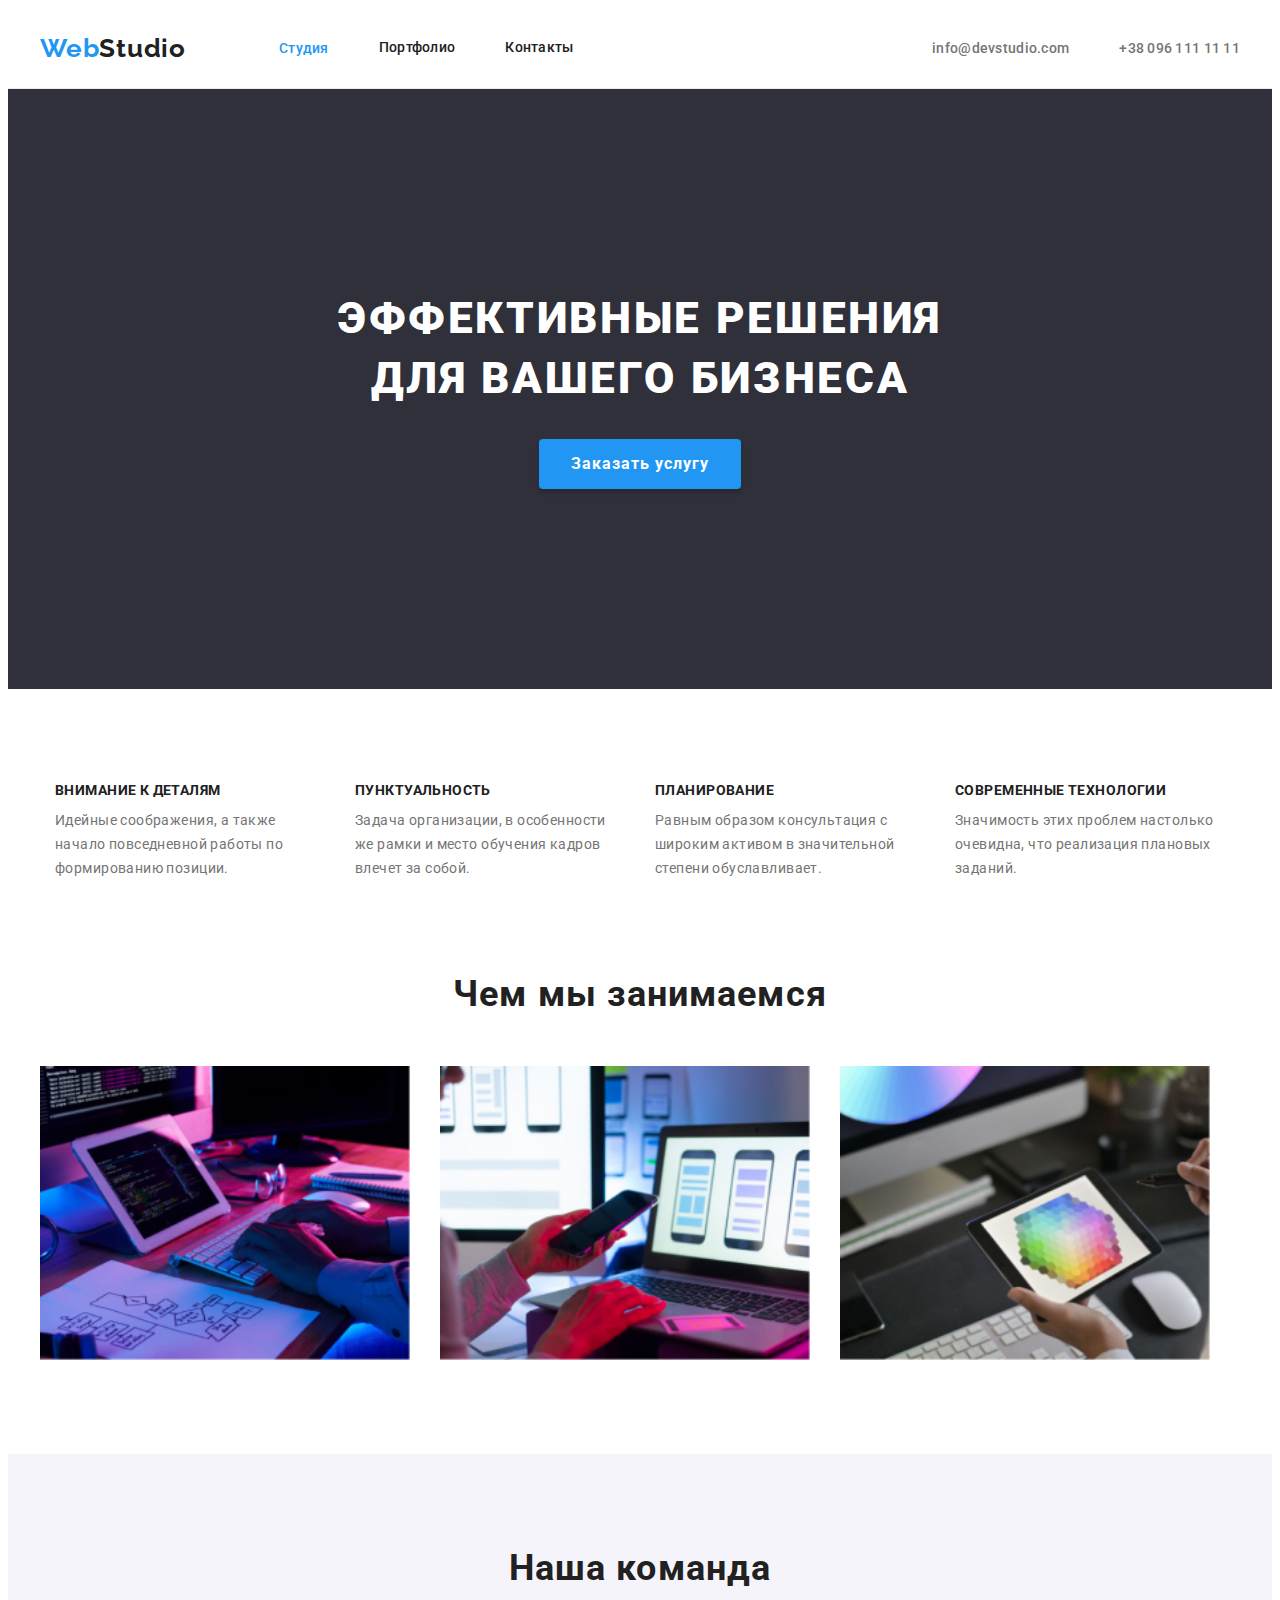
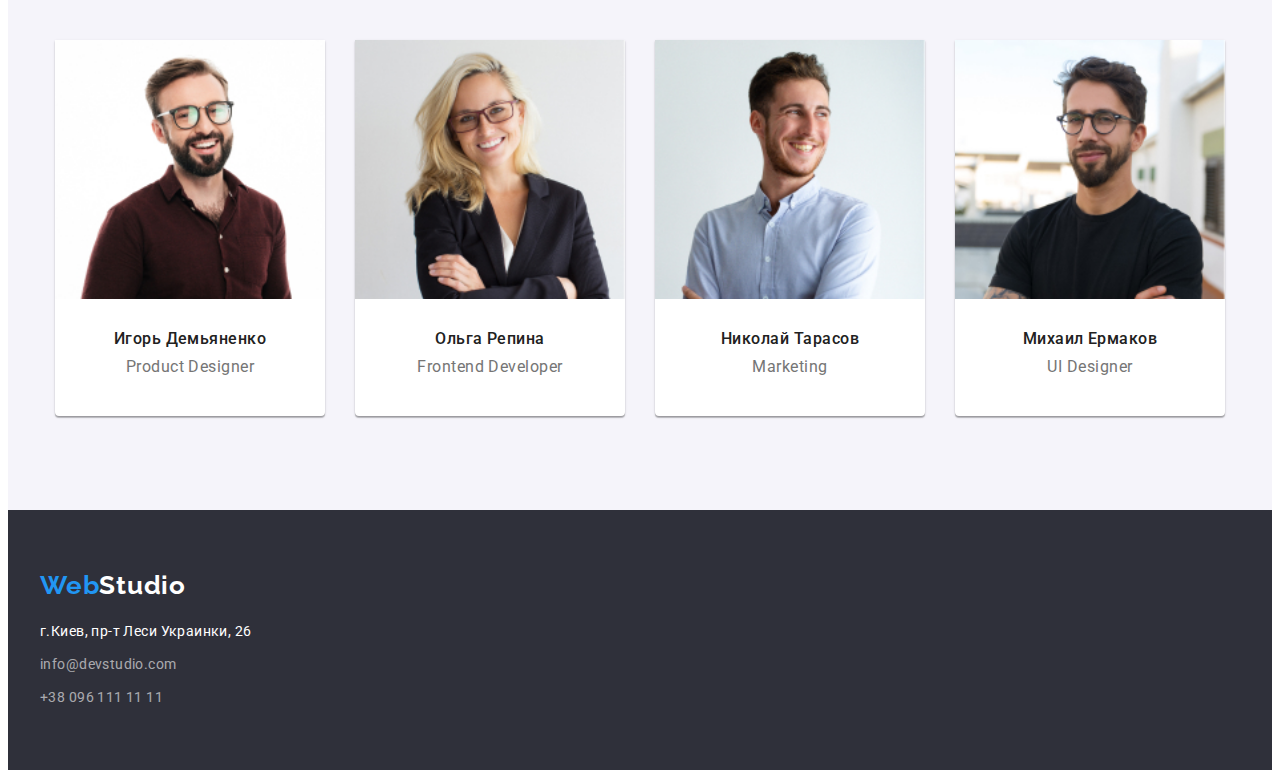
==== index.html @ 44053f6d "Add files via upload" ====
<!DOCTYPE html>
<html lang="ru">

<head>
    <meta charset="UTF-8">
    <meta http-equiv="X-UA-Compatible" content="IE=edge">
    <meta name="viewport" content="width=device-width, initial-scale=1.0">
    <title>WebStudio Главная</title>
    <link rel="stylesheet" href="https://cdnjs.cloudflare.com/ajax/libs/modern-normalize/1.1.0/modern-normalize.min.css"
        integrity="sha512-wpPYUAdjBVSE4KJnH1VR1HeZfpl1ub8YT/NKx4PuQ5NmX2tKuGu6U/JRp5y+Y8XG2tV+wKQpNHVUX03MfMFn9Q=="
        crossorigin="anonymous" referrerpolicy="no-referrer" />
    <link rel="preconnect" href="https://fonts.googleapis.com">
    <link rel="preconnect" href="https://fonts.gstatic.com" crossorigin>
    <link
        href="https://fonts.googleapis.com/css2?family=Raleway:wght@700&family=Roboto:wght@400;500;700;900&display=swap"
        rel="stylesheet">

    <link rel="stylesheet" href="./css/styles.css">

</head>

<body>
    <header class="header">
        <div class="container container-header">
            <a class="logo" href="./index.html">Web<span class="logopart-black">Studio</span></a>
            <nav>
                <ul class="list container-header-nav">
                    <li class="link navitem">
                        <a class="active-page" href="./index.html">Студия</a>
                    </li>
                    <li class="navitem">
                        <a class="nav" href="./portfolio.html">Портфолио</a>
                    </li>
                    <li class="navitem">
                        <a class="nav" href="#">Контакты</a>
                    </li>
                </ul>
            </nav>
            <ul class="list container-header-contacts">
                <li>
                    <a class="contacts" href="mailto:info@devstudio.com">info@devstudio.com</a>
                </li>
                <li>
                    <a class="contacts" href="tel:+38096111111">+38 096 111 11 11</a>
                </li>
            </ul>
        </div>
    </header>


    <main>
        <section class="hero-background">
            <div class="container">
                <h1 class="hero">эффективные решения для вашего бизнеса</h1>
                <button class="button" type="button">Заказать услугу</button>
            </div>
        </section>


        <section>
            <div class="container">
                <h2 class="visually-hidden">Преимущества</h2>
                <ul class="list container container-benefits">
                    <li>
                        <h3 class="benefits-h">Внимание к деталям</h3>
                        <p class="benefits-p">Идейные соображения, а также начало повседневной работы по формированию
                            позиции.
                        </p>
                    </li>
                    <li>
                        <h3 class="benefits-h">Пунктуальность</h3>
                        <p class="benefits-p">Задача организации, в особенности же рамки и место обучения кадров влечет
                            за
                            собой.
                        </p>
                    </li>
                    <li>
                        <h3 class="benefits-h">Планирование</h3>
                        <p class="benefits-p">Равным образом консультация с широким активом в значительной степени
                            обуславливает.
                        </p>
                    </li>
                    <li>
                        <h3 class="benefits-h">Современные технологии</h3>
                        <p class="benefits-p">Значимость этих проблем настолько очевидна, что реализация плановых
                            заданий.
                        </p>
                    </li>
                </ul>
            </div>
        </section>


        <section class="section">
            <div class="container">
                <h2 class="whatwedo-h">Чем мы занимаемся</h2>
                <ul class="list container-whatwedo">
                    <li>
                        <img src="./images/programmer.jpg" alt="программист" width="370" height="294">
                    </li>
                    <li>
                        <img src="./images/ui-designer.jpg" alt="UI дизайнер" width="370" height="294">
                    </li>
                    <li>
                        <img src="./images/creative-artist.jpg" alt="креативщик" width="370" height="294">
                    </li>
                </ul>
            </div>
        </section>


        <section class="our-team-section">
            <div class="container">
                <h2 class="whatwedo-h">Наша команда</h2>
                <ul class="list container-our-team">
                    <li class="our-team-card">
                        <img src="./images/igor-demianenko.jpg" alt="фото Игорь Демьяненко" width="270" height="260">
                        <div class="our-team">
                            <h3 class="our-team-member">Игорь Демьяненко</h3>
                            <p class="our-team-member-descr">Product Designer</p>
                        </div>
                    </li>
                    <li class="our-team-card">
                        <img src="./images/olga-repina.jpg" alt="фото Ольга Репина" width="270" height="260">
                        <div class="our-team">
                            <h3 class="our-team-member">Ольга Репина</h3>
                            <p class="our-team-member-descr">Frontend Developer</p>
                        </div>
                    </li>
                    <li class="our-team-card">
                        <img src="./images/nikolai-tarasov.jpg" alt="фото Николай Тарасов" width="270" height="260">
                        <div class="our-team">
                            <h3 class="our-team-member">Николай Тарасов</h3>
                            <p class="our-team-member-descr">Marketing</p>
                        </div>
                    </li>
                    <li class="our-team-card">
                        <img src="./images/mihail-ermakov.jpg" alt="фото Михаил Ермаков" width="270" height="260">
                        <div class="our-team">
                            <h3 class="our-team-member">Михаил Ермаков</h3>
                            <p class="our-team-member-descr">UI Designer</p>
                        </div>
                    </li>
                </ul>
            </div>

        </section>

    </main>
    <footer>
        <div class="container">
            <a class="logo" href="./index.html">Web<span class="logopart-white">Studio</span></a>
            <address>
                <ul class="list">
                    <li class="footer-info">
                        <a class="address" href="https://goo.gl/maps/pX6Tc8cu8p1majoq9" target="_blank"
                            rel="noopener noreferrer">г.Киев, пр-т Леси Украинки, 26</></a>
                    </li>
                    <li class="footer-info">
                        <a class="footer-contacts" href="mailto:info@devstudio.com">info@devstudio.com</a>
                    </li>
                    <li class="footer-info">
                        <a class="footer-contacts" href="tel:+380961111111">+38 096 111 11 11</a>
                    </li>
                </ul>
            </address>
        </div>
        </div>
    </footer>
</body>

</html>
---- css/styles.css ----
:root {
    --primary-color: #212121;
    --secondary-color: #757575;
    --tertiary-color: #FFFFFF;
    --tertiary-color-alpha: #FFFFFF, 0.6;
    --background-color-primary: #E5E5E5;
    --background-color-secondary: #F5F4FA;
    --background-color-footer: #2F303A;
    --accent-color: #2196F3;
    --button-accent-color: #188CE8;
    --box-shadow-color: rgba(0, 0, 0, 0.15);
    --color-grey: #ECECEC;
}

body {
    color: var(--primary-color);
    background-color: var(--tertiary-color);
    font-family: Roboto, sans-serif;
    font-size: 14px;
    letter-spacing: 0.03em;
}

a:hover,
a:focus {
    color: var(--accent-color);
}

h1,
h2,
h3,
h4,
h5,
h6,
p {
    margin: 0;
    max-width: 100%;
    height: auto;
}

address {
    font-style: normal;
    margin-top: 20px;
}

section {
    padding-top: 94px;
    padding-bottom: 94px;
}

.section {
    padding-top: 0;
}

.logo {
    font-family: Raleway;
    font-style: normal;
    font-weight: 700;
    font-size: 26px;
    line-height: 1.19;
    letter-spacing: 0.03em;
    color: var(--accent-color);
    text-decoration: none;
    margin-right: 93px;
}

.logopart-black {
    font-family: Raleway;
    color: var(--primary-color);
}

.logopart-white {
    font-family: Raleway;
    color: var(--tertiary-color);
}

.header {
    border-bottom: solid 1px var(--color-grey);
}

.nav {
    text-decoration: none;
    font-weight: 500;
    font-size: 14px;
    line-height: 1.14;
    letter-spacing: 0.02em;
    color: var(--primary-color);
    display: block;
    padding-top: 32px;
    padding-bottom: 32px;
}

.navitem {
    /* margin-right: 50px; */
}

.contacts {
    font-weight: 500;
    font-size: 14px;
    line-height: 1.14;
    letter-spacing: 0.02em;
    color: var(--secondary-color);
    text-decoration: none;
    padding: 32px 0;
    align-items: center;
}

.active-page {
    text-decoration: none;
    font-weight: 500;
    font-size: 14px;
    line-height: 1.14;
    letter-spacing: 0.02em;
    color: var(--accent-color);
    padding: 32px 0;
}

.list {
    list-style: none;
    margin: 0;
    padding: 0;
}

.link {
    text-decoration: none;
    color: inherit;
}

.hero-background {
    background: var(--background-color-footer);
    padding-top: 200px;
    padding-bottom: 200px;
    text-align: center;
}

.hero {
    color: var(--tertiary-color);
    font-weight: 900;
    font-size: 44px;
    line-height: 1.36;
    letter-spacing: 0.06em;
    text-transform: uppercase;
    margin: 0 auto;
    width: 696px;
}

.hero-container {
    /* align-items: center; */
}

.button {
    color: var(--tertiary-color);
    background-color: var(--accent-color);
    font-family: Roboto, sans-serif;
    font-weight: 700;
    font-size: 16px;
    line-height: 1.88;
    align-items: center;
    text-align: center;
    letter-spacing: 0.06em;
    box-shadow: 0px 4px 4px var(--box-shadow-color);
    border-radius: 4px;
    border: none;
    cursor: pointer;
    display: flex;
    margin-left: auto;
    margin-right: auto;
    margin-top: 30px;
    padding: 10px 32px;

}

.button:hover,
.button:focus {
    background-color: var(--button-accent-color);
}

.buttons-portfolio {
    background-color: var(--background-color-secondary);
    font-family: Roboto, sans-serif;
    font-weight: 500;
    font-size: 16px;
    line-height: 1.62;
    align-items: center;
    text-align: center;
    letter-spacing: 0.03em;
    border-radius: 4px;
    border: none;
    cursor: pointer;
    padding: 6px 22px;
}

.buttons-portfolio:hover,
.buttons-portfolio:focus {
    background-color: var(--accent-color);
    color: var(--tertiary-color);
    box-shadow: 0px 4px 4px var(--box-shadow-color);
}

.visually-hidden {
    position: absolute;
    width: 1px;
    height: 1px;
    margin: -1px;
    border: 0;
    padding: 0;

    white-space: nowrap;
    clip-path: inset(100%);
    clip: rect(0 0 0 0);
    overflow: hidden;
}

.benefits-h {
    font-weight: 700;
    font-size: 14px;
    line-height: 1.14;
    letter-spacing: 0.03em;
    text-transform: uppercase;
    margin-bottom: 10px;
}

.benefits-p {
    color: var(--secondary-color);
    font-size: 14px;
    line-height: 1.71em;
    letter-spacing: 0.03em;
    width: 270px;
}

.whatwedo-h {
    font-weight: 700;
    font-size: 36px;
    line-height: 1.16;
    text-align: center;
    letter-spacing: 0.03em;
    margin-bottom: 50px;
}

.our-team {
    padding-top: 30px;
    padding-bottom: 30px;
}

.our-team-section {
    background-color: var(--background-color-secondary);
}

.our-team-card {
    background-color: var(--tertiary-color);
    box-shadow: 0px 1px 3px rgba(0, 0, 0, 0.12), 0px 1px 1px rgba(0, 0, 0, 0.14), 0px 2px 1px rgba(0, 0, 0, 0.2);
    border-radius: 0px 0px 4px 4px;
}

.our-team-member {
    font-weight: 500;
    font-size: 16px;
    line-height: 1.19;
    text-align: center;
    letter-spacing: 0.03em;
    margin-bottom: 9px;
}

.our-team-member-descr {
    color: var(--secondary-color);
    font-size: 16px;
    line-height: 1.19;
    text-align: center;
    letter-spacing: 0.03em;
    margin-bottom: 9px;
}

footer {
    background-color: var(--background-color-footer);
    padding-top: 60px;
    padding-bottom: 60px;
}

.address {
    color: var(--tertiary-color);
    font-style: normal;
    font-size: 14px;
    line-height: 1.71;
    letter-spacing: 0.03em;
    text-decoration: none;
}

.footer-contacts {
    font-style: normal;
    font-size: 14px;
    line-height: 1.71;
    letter-spacing: 0.03em;
    color: rgba(255, 255, 255, 0.6);
    text-decoration: none;
}

.example-card-name {
    font-weight: 700;
    font-size: 18px;
    line-height: 2;
    letter-spacing: 0.06em;
    margin-bottom: 4px;
}

.example-card-descr {
    color: var(--secondary-color);
    font-size: 16px;
    line-height: 1.87;
    letter-spacing: 0.03em;

}

.container {
    width: 1200px;
    margin: 0 auto;
    padding: 0 15px;
}

.container-header {
    display: flex;
    align-items: center;
}

.container-header-nav {
    display: flex;
    align-items: center;
    gap: 50px;
}

.container-header-contacts {
    display: flex;
    gap: 50px;
    margin-left: auto;
    align-items: center;
}

img {
    display: block;
    max-width: 100%;
    height: auto;
}

.container-benefits {
    display: flex;
    gap: 30px;
}

.container-whatwedo {
    display: flex;
    gap: 30px;
}

.container-our-team {
    display: flex;
    gap: 30px;
    justify-content: center;
}

.footer-info:not(:last-child) {
    margin-bottom: 9px;
}

.container-buttons {
    gap: 8px;
    display: flex;
    justify-content: center;
    margin-bottom: 50px;
}

.container-example-cards {
    display: flex;
    flex-wrap: wrap;
    gap: 30px;
}

.container-example-card-descr {
    border: 1px solid #EEEEEE;
    border-top: none;
    padding: 20px 24px;
}
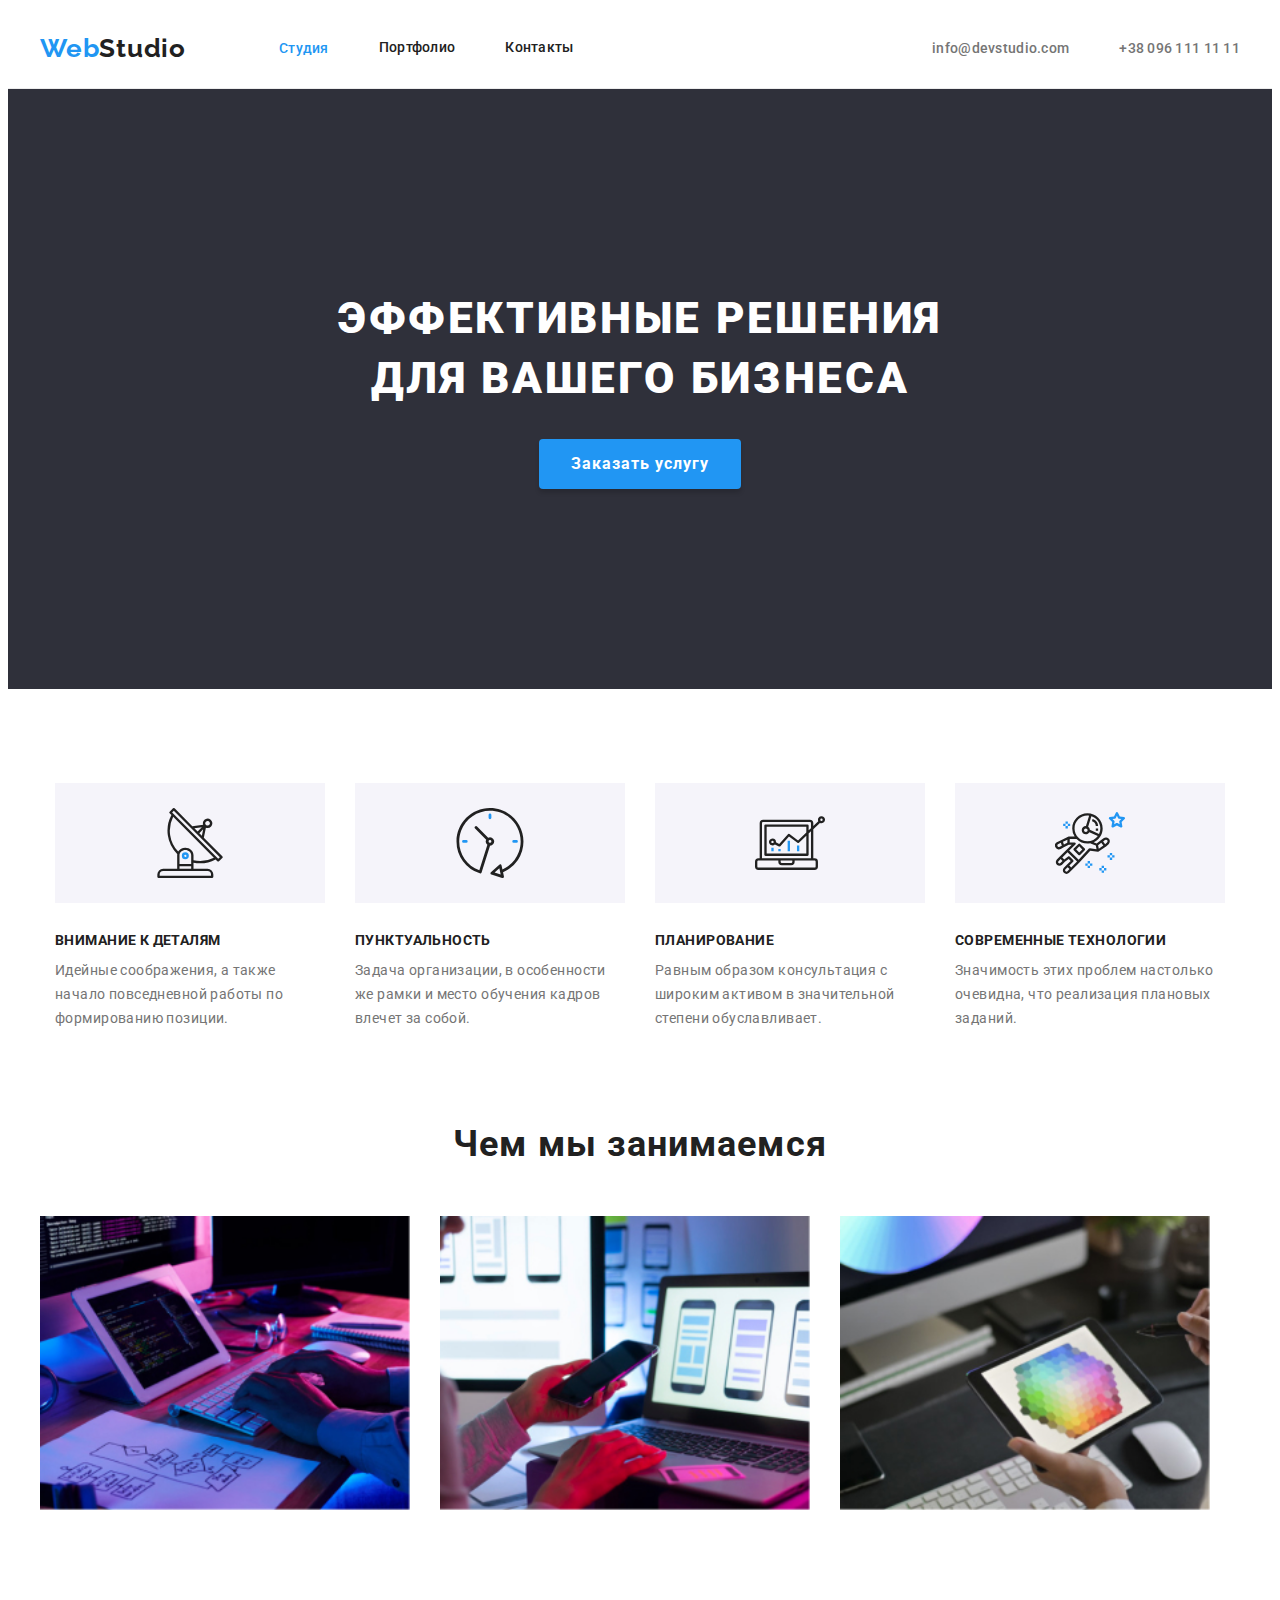
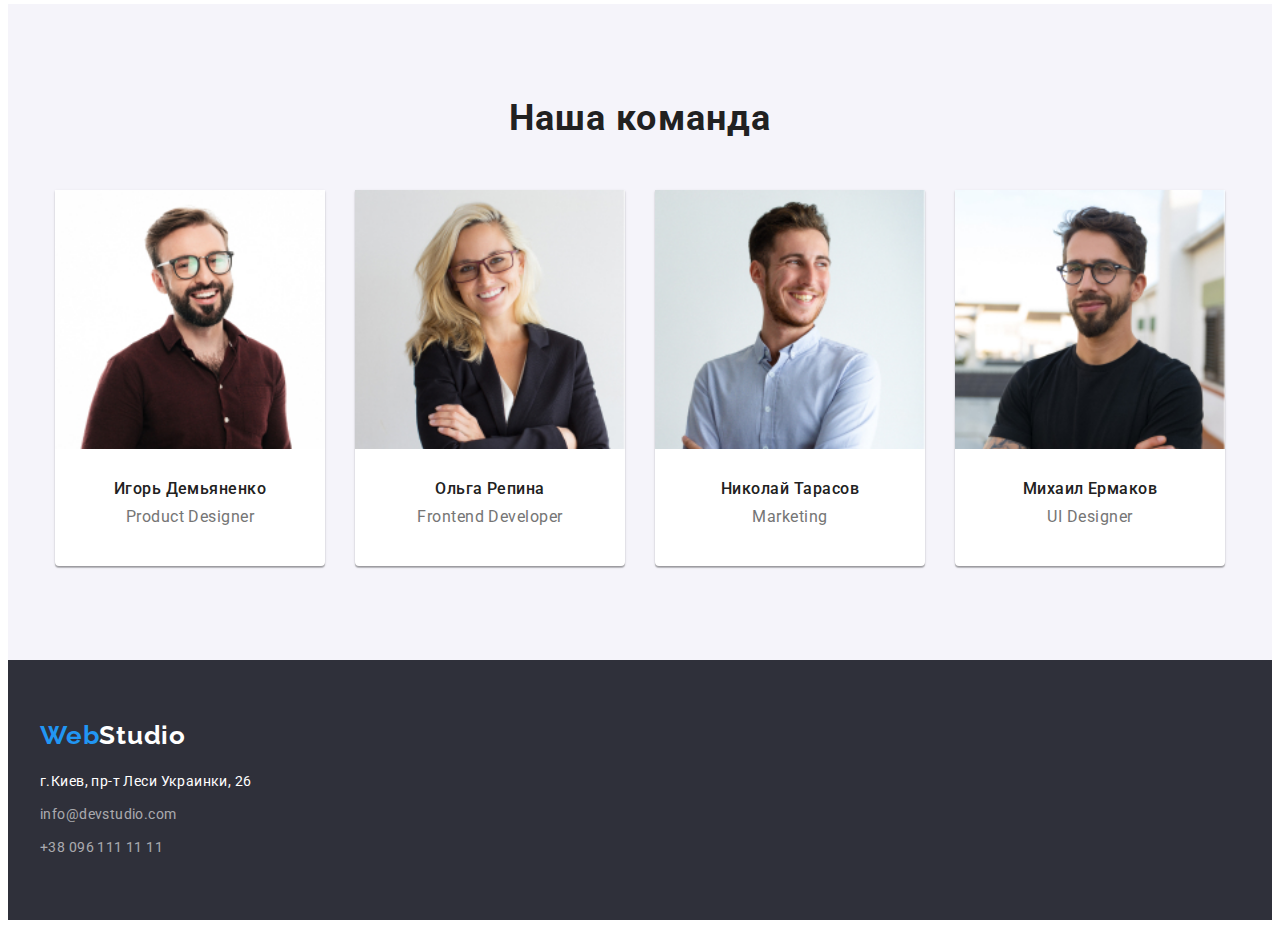
==== commit ea42f1e6: "up" ====
--- a/index.html
+++ b/index.html
@@ -62,12 +62,22 @@
                 <h2 class="visually-hidden">Преимущества</h2>
                 <ul class="list container container-benefits">
                     <li>
+                        <div class="benefit-icon">
+                            <svg width="70" height="70">
+                                <use href=".//images/icons.svg#antenna"></use>
+                            </svg>
+                        </div>
                         <h3 class="benefits-h">Внимание к деталям</h3>
                         <p class="benefits-p">Идейные соображения, а также начало повседневной работы по формированию
                             позиции.
                         </p>
                     </li>
                     <li>
+                        <div class="benefit-icon">
+                            <svg width="70" height="70">
+                                <use href=".//images/icons.svg#clock"></use>
+                            </svg>
+                        </div>
                         <h3 class="benefits-h">Пунктуальность</h3>
                         <p class="benefits-p">Задача организации, в особенности же рамки и место обучения кадров влечет
                             за
@@ -75,12 +85,22 @@
                         </p>
                     </li>
                     <li>
+                        <div class="benefit-icon">
+                            <svg width="70" height="70">
+                                <use href=".//images/icons.svg#diagram"></use>
+                            </svg>
+                        </div>
                         <h3 class="benefits-h">Планирование</h3>
                         <p class="benefits-p">Равным образом консультация с широким активом в значительной степени
                             обуславливает.
                         </p>
                     </li>
                     <li>
+                        <div class="benefit-icon">
+                            <svg width="70" height="70">
+                                <use href=".//images/icons.svg#astronaut"></use>
+                            </svg>
+                        </div>
                         <h3 class="benefits-h">Современные технологии</h3>
                         <p class="benefits-p">Значимость этих проблем настолько очевидна, что реализация плановых
                             заданий.
--- a/css/styles.css
+++ b/css/styles.css
@@ -126,6 +126,7 @@
 }
 
 .hero-background {
+    background-image: url();
     background: var(--background-color-footer);
     padding-top: 200px;
     padding-bottom: 200px;
@@ -217,6 +218,7 @@
     letter-spacing: 0.03em;
     text-transform: uppercase;
     margin-bottom: 10px;
+    margin-top: 30px;
 }
 
 .benefits-p {
@@ -225,6 +227,15 @@
     line-height: 1.71em;
     letter-spacing: 0.03em;
     width: 270px;
+}
+
+.benefit-icon {
+    background-color: var(--background-color-secondary);
+    width: 270px;
+    height: 120px;
+    display: flex;
+    justify-content: center;
+    align-items: center;
 }
 
 .whatwedo-h {
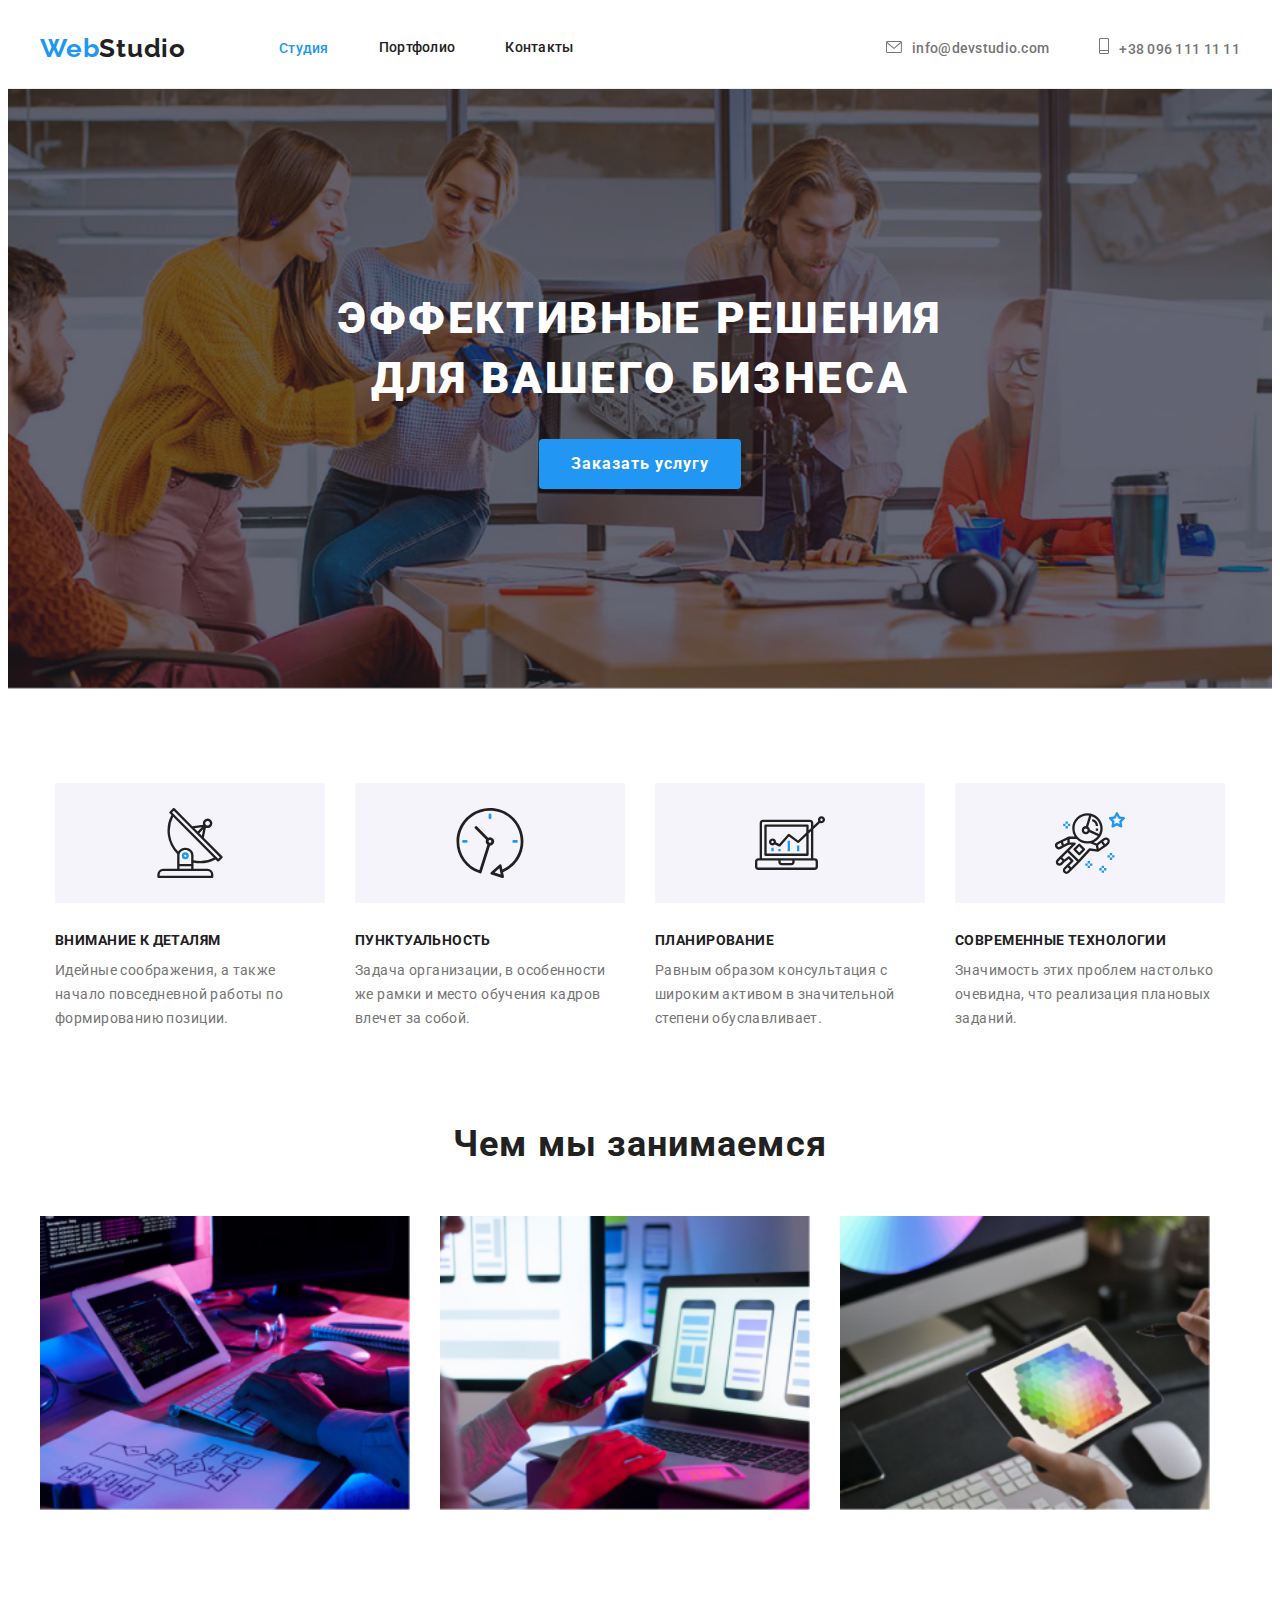
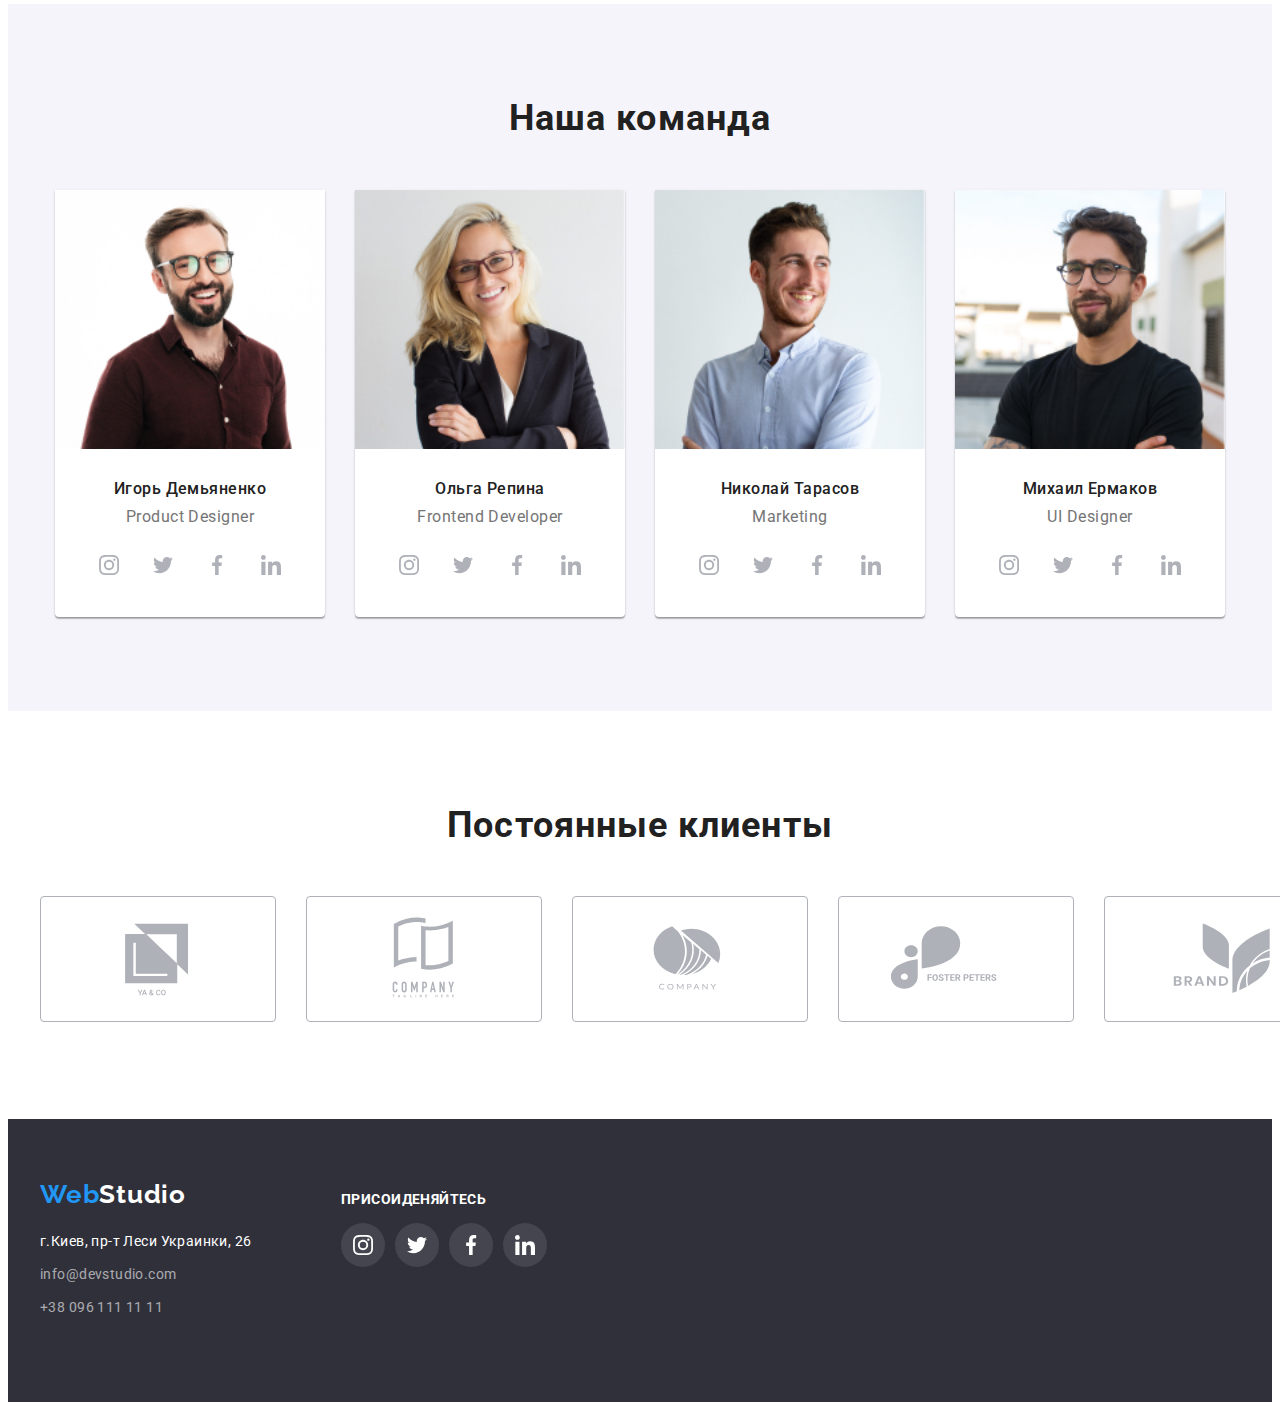
==== commit d7d0ade4: "up" ====
--- a/index.html
+++ b/index.html
@@ -28,20 +28,26 @@
                     <li class="link navitem">
                         <a class="active-page" href="./index.html">Студия</a>
                     </li>
-                    <li class="navitem">
+                    <li>
                         <a class="nav" href="./portfolio.html">Портфолио</a>
                     </li>
-                    <li class="navitem">
+                    <li>
                         <a class="nav" href="#">Контакты</a>
                     </li>
                 </ul>
             </nav>
             <ul class="list container-header-contacts">
                 <li>
-                    <a class="contacts" href="mailto:info@devstudio.com">info@devstudio.com</a>
+                    <a class="contacts-mail" href="mailto:info@devstudio.com"><svg class="contacts-mail-icon" width="16"
+                            height="12">
+                            <use href="./images/icons.svg#envelope" </use>
+                        </svg>info@devstudio.com</a>
                 </li>
                 <li>
-                    <a class="contacts" href="tel:+38096111111">+38 096 111 11 11</a>
+                    <a class="contacts-phone" href="tel:+38096111111"><svg class="contacts-phone-icon" width="10"
+                            height="16">
+                            <use href="./images/icons.svg#phone" </use>
+                        </svg>+38 096 111 11 11</a>
                 </li>
             </ul>
         </div>
@@ -138,13 +144,82 @@
                         <div class="our-team">
                             <h3 class="our-team-member">Игорь Демьяненко</h3>
                             <p class="our-team-member-descr">Product Designer</p>
-                        </div>
-                    </li>
+                            <ul class="list socials">
+                                <li>
+                                    <a class="social-links" href="#">
+                                        <svg width="20" height="20">
+                                            <use href="./images/icons.svg#s-instagram">
+                                            </use>
+                                        </svg>
+                                    </a>
+                                </li>
+                                <li>
+                                    <a class="social-links" href="#">
+                                        <svg width="20" height="20">
+                                            <use href="./images/icons.svg#s-twitter">
+                                            </use>
+                                        </svg>
+                                    </a>
+                                </li>
+                                <li>
+                                    <a class="social-links" href="#">
+                                        <svg width="20" height="20">
+                                            <use href="./images/icons.svg#s-facebook">
+                                            </use>
+                                        </svg>
+                                    </a>
+                                </li>
+                                <li>
+                                    <a class="social-links" href="#">
+                                        <svg width="20" height="20">
+                                            <use href="./images/icons.svg#s-linkedin">
+                                            </use>
+                                        </svg>
+                                    </a>
+                                </li>
+                            </ul>
+                        </div>
+                    </li>
+
                     <li class="our-team-card">
                         <img src="./images/olga-repina.jpg" alt="фото Ольга Репина" width="270" height="260">
                         <div class="our-team">
                             <h3 class="our-team-member">Ольга Репина</h3>
                             <p class="our-team-member-descr">Frontend Developer</p>
+                            <ul class="list socials">
+                                <li>
+                                    <a class="social-links" href="#">
+                                        <svg width="20" height="20">
+                                            <use href="./images/icons.svg#s-instagram">
+                                            </use>
+                                        </svg>
+                                    </a>
+                                </li>
+                                <li>
+                                    <a class="social-links" href="#">
+                                        <svg width="20" height="20">
+                                            <use href="./images/icons.svg#s-twitter">
+                                            </use>
+                                        </svg>
+                                    </a>
+                                </li>
+                                <li>
+                                    <a class="social-links" href="#">
+                                        <svg width="20" height="20">
+                                            <use href="./images/icons.svg#s-facebook">
+                                            </use>
+                                        </svg>
+                                    </a>
+                                </li>
+                                <li>
+                                    <a class="social-links" href="#">
+                                        <svg width="20" height="20">
+                                            <use href="./images/icons.svg#s-linkedin">
+                                            </use>
+                                        </svg>
+                                    </a>
+                                </li>
+                            </ul>
                         </div>
                     </li>
                     <li class="our-team-card">
@@ -152,6 +227,40 @@
                         <div class="our-team">
                             <h3 class="our-team-member">Николай Тарасов</h3>
                             <p class="our-team-member-descr">Marketing</p>
+                            <ul class="list socials">
+                                <li>
+                                    <a class="social-links" href="#">
+                                        <svg width="20" height="20">
+                                            <use href="./images/icons.svg#s-instagram">
+                                            </use>
+                                        </svg>
+                                    </a>
+                                </li>
+                                <li>
+                                    <a class="social-links" href="#">
+                                        <svg width="20" height="20">
+                                            <use href="./images/icons.svg#s-twitter">
+                                            </use>
+                                        </svg>
+                                    </a>
+                                </li>
+                                <li>
+                                    <a class="social-links" href="#">
+                                        <svg width="20" height="20">
+                                            <use href="./images/icons.svg#s-facebook">
+                                            </use>
+                                        </svg>
+                                    </a>
+                                </li>
+                                <li>
+                                    <a class="social-links" href="#">
+                                        <svg width="20" height="20">
+                                            <use href="./images/icons.svg#s-linkedin">
+                                            </use>
+                                        </svg>
+                                    </a>
+                                </li>
+                            </ul>
                         </div>
                     </li>
                     <li class="our-team-card">
@@ -159,32 +268,141 @@
                         <div class="our-team">
                             <h3 class="our-team-member">Михаил Ермаков</h3>
                             <p class="our-team-member-descr">UI Designer</p>
-                        </div>
-                    </li>
-                </ul>
-            </div>
-
+                            <ul class="list socials">
+                                <li>
+                                    <a class="social-links" href="#">
+                                        <svg width="20" height="20">
+                                            <use href="./images/icons.svg#s-instagram">
+                                            </use>
+                                        </svg>
+                                    </a>
+                                </li>
+                                <li>
+                                    <a class="social-links" href="#">
+                                        <svg width="20" height="20">
+                                            <use href="./images/icons.svg#s-twitter">
+                                            </use>
+                                        </svg>
+                                    </a>
+                                </li>
+                                <li>
+                                    <a class="social-links" href="#">
+                                        <svg width="20" height="20">
+                                            <use href="./images/icons.svg#s-facebook">
+                                            </use>
+                                        </svg>
+                                    </a>
+                                </li>
+                                <li>
+                                    <a class="social-links" href="#">
+                                        <svg width="20" height="20">
+                                            <use href="./images/icons.svg#s-linkedin">
+                                            </use>
+                                        </svg>
+                                    </a>
+                                </li>
+                            </ul>
+                        </div>
+                    </li>
+                </ul>
+            </div>
+        </section>
+
+        <section>
+            <div class="container">
+                <h2 class="clients">Постоянные клиенты</h2>
+                <ul class="list container-clients">
+                    <li> <a href="#" target="_blank" rel="noopener noreferrer"><svg class="clientbox" width="170"
+                                height="92">
+                                <use href=".//images/icons.svg#co1-yaco"></use>
+                            </svg></a>
+                    </li>
+                    <li> <a href="#" target="_blank" rel="noopener noreferrer"><svg class="clientbox" width="170"
+                                height="92">
+                                <use href=".//images/icons.svg#co3-papers"></use>
+                            </svg></a>
+                    </li>
+                    <li> <a href="#" target="_blank" rel="noopener noreferrer"><svg class="clientbox" width="170"
+                                height="92">
+                                <use href=".//images/icons.svg#co2-fruit"></use>
+                            </svg></a>
+                    </li>
+                    <li> <a href="#" target="_blank" rel="noopener noreferrer"><svg class="clientbox" width="170"
+                                height="92">
+                                <use href=".//images/icons.svg#co4-peters"></use>
+                            </svg></a>
+                    </li>
+                    <li> <a href="#" target="_blank" rel="noopener noreferrer"><svg class="clientbox" width="170"
+                                height="92">
+                                <use href=".//images/icons.svg#co5-brandleaf"></use>
+                            </svg></a>
+                    </li>
+                    <li> <a href="#" target="_blank" rel="noopener noreferrer"><svg class="clientbox" width="170"
+                                height="92">
+                                <use href=".//images/icons.svg#co6-box"></use>
+                            </svg></a>
+                    </li>
+                </ul>
+            </div>
         </section>
 
     </main>
     <footer>
-        <div class="container">
-            <a class="logo" href="./index.html">Web<span class="logopart-white">Studio</span></a>
-            <address>
-                <ul class="list">
-                    <li class="footer-info">
-                        <a class="address" href="https://goo.gl/maps/pX6Tc8cu8p1majoq9" target="_blank"
-                            rel="noopener noreferrer">г.Киев, пр-т Леси Украинки, 26</></a>
-                    </li>
-                    <li class="footer-info">
-                        <a class="footer-contacts" href="mailto:info@devstudio.com">info@devstudio.com</a>
-                    </li>
-                    <li class="footer-info">
-                        <a class="footer-contacts" href="tel:+380961111111">+38 096 111 11 11</a>
-                    </li>
-                </ul>
-            </address>
-        </div>
+        <div class="container-footer">
+            <div class="container-footer-left">
+                <a class="logo" href="./index.html">Web<span class="logopart-white">Studio</span></a>
+                <address>
+                    <ul class="list">
+                        <li class="footer-info">
+                            <a class="address" href="https://goo.gl/maps/pX6Tc8cu8p1majoq9" target="_blank"
+                                rel="noopener noreferrer">г.Киев, пр-т Леси Украинки, 26</></a>
+                        </li>
+                        <li class="footer-info">
+                            <a class="footer-contacts" href="mailto:info@devstudio.com">info@devstudio.com</a>
+                        </li>
+                        <li class="footer-info">
+                            <a class="footer-contacts" href="tel:+380961111111">+38 096 111 11 11</a>
+                        </li>
+                    </ul>
+                </address>
+            </div>
+            <div class="container-footer-join">
+                <p>Присоиденяйтесь</p>
+                <ul class="list socials">
+                    <li>
+                        <a class="social-links-footer" href="#">
+                            <svg width="20" height="20">
+                                <use href="./images/icons.svg#s-instagram">
+                                </use>
+                            </svg>
+                        </a>
+                    </li>
+                    <li>
+                        <a class="social-links-footer" href="#">
+                            <svg width="20" height="20">
+                                <use href="./images/icons.svg#s-twitter">
+                                </use>
+                            </svg>
+                        </a>
+                    </li>
+                    <li>
+                        <a class="social-links-footer" href="#">
+                            <svg width="20" height="20">
+                                <use href="./images/icons.svg#s-facebook">
+                                </use>
+                            </svg>
+                        </a>
+                    </li>
+                    <li>
+                        <a class="social-links-footer" href="#">
+                            <svg width="20" height="20">
+                                <use href="./images/icons.svg#s-linkedin">
+                                </use>
+                            </svg>
+                        </a>
+                    </li>
+                </ul>
+            </div>
         </div>
     </footer>
 </body>
--- a/css/styles.css
+++ b/css/styles.css
@@ -89,11 +89,7 @@
     padding-bottom: 32px;
 }
 
-.navitem {
-    /* margin-right: 50px; */
-}
-
-.contacts {
+.contacts-mail {
     font-weight: 500;
     font-size: 14px;
     line-height: 1.14;
@@ -102,6 +98,37 @@
     text-decoration: none;
     padding: 32px 0;
     align-items: center;
+    fill: var(--secondary-color);
+}
+
+.contacts-mail:hover,
+:focus {
+    fill: var(--accent-color);
+}
+
+.contacts-phone {
+    font-weight: 500;
+    font-size: 14px;
+    line-height: 1.14;
+    letter-spacing: 0.02em;
+    color: var(--secondary-color);
+    text-decoration: none;
+    padding: 32px 0;
+    align-items: center;
+    fill: var(--secondary-color);
+}
+
+.contacts-phone:hover,
+:focus {
+    fill: var(--accent-color);
+}
+
+.contacts-mail-icon {
+    margin-right: 10px;
+}
+
+.contacts-phone-icon {
+    margin-right: 10px;
 }
 
 .active-page {
@@ -126,8 +153,12 @@
 }
 
 .hero-background {
-    background-image: url();
     background: var(--background-color-footer);
+    background-image: url("../images/herooverlay.png"),
+        url("../images/hero-bg-img.jpg");
+    background-position: center;
+    background-repeat: no-repeat;
+    background-size: cover;
     padding-top: 200px;
     padding-bottom: 200px;
     text-align: center;
@@ -144,10 +175,6 @@
     width: 696px;
 }
 
-.hero-container {
-    /* align-items: center; */
-}
-
 .button {
     color: var(--tertiary-color);
     background-color: var(--accent-color);
@@ -277,7 +304,7 @@
     line-height: 1.19;
     text-align: center;
     letter-spacing: 0.03em;
-    margin-bottom: 9px;
+    /* margin-bottom: 9px; */
 }
 
 footer {
@@ -317,7 +344,12 @@
     font-size: 16px;
     line-height: 1.87;
     letter-spacing: 0.03em;
-
+}
+
+.example-card:hover,
+:focus {
+    cursor: pointer;
+    box-shadow: 0px 1px 1px rgba(0, 0, 0, 0.12), 0px 4px 4px rgba(0, 0, 0, 0.06), 1px 4px 6px rgba(0, 0, 0, 0.16);
 }
 
 .container {
@@ -387,4 +419,97 @@
     border: 1px solid #EEEEEE;
     border-top: none;
     padding: 20px 24px;
+}
+
+.clients {
+    font-weight: 700;
+    font-size: 36px;
+    line-height: 1.16;
+    text-align: center;
+    letter-spacing: 0.03em;
+    margin-bottom: 50px;
+}
+
+.container-clients {
+    display: flex;
+    gap: 30px;
+}
+
+.clientbox {
+    border: 1px solid #AFB1B8;
+    border-radius: 4px;
+    padding: 16px 32px;
+    fill: #AFB1B8;
+}
+
+.clientbox:hover,
+:focus {
+    border: 1px solid var(--accent-color);
+    fill: var(--accent-color);
+}
+
+.socials {
+    display: flex;
+    align-items: center;
+    justify-content: center;
+    margin-top: 16px;
+    gap: 10px;
+}
+
+.social-links {
+    display: flex;
+    justify-content: center;
+    align-items: center;
+    width: 44px;
+    height: 44px;
+    fill: #AFB1B8;
+}
+
+.social-links:hover,
+:focus {
+    background-color: var(--accent-color);
+    border-radius: 50%;
+    fill: var(--tertiary-color);
+}
+
+.container-footer {
+    width: 1200px;
+    margin: 0 auto;
+    padding: 0 15px;
+    display: flex;
+}
+
+.container-footer-left {
+    width: 231px;
+    height: 163px;
+}
+
+.container-footer-join {
+    width: 206px;
+    height: 80px;
+    margin-left: 70px;
+    margin-top: 12px;
+
+    font-weight: 700;
+    line-height: 16px;
+    text-transform: uppercase;
+    color: var(--tertiary-color);
+}
+
+.social-links-footer {
+    display: flex;
+    justify-content: center;
+    align-items: center;
+    width: 44px;
+    height: 44px;
+    fill: var(--tertiary-color);
+    background-color: rgba(255, 255, 255, 0.1);
+    border-radius: 50%;
+}
+
+.social-links-footer:hover,
+:focus {
+    background-color: var(--accent-color);
+    border-radius: 50%;
+    fill: var(--tertiary-color);
 }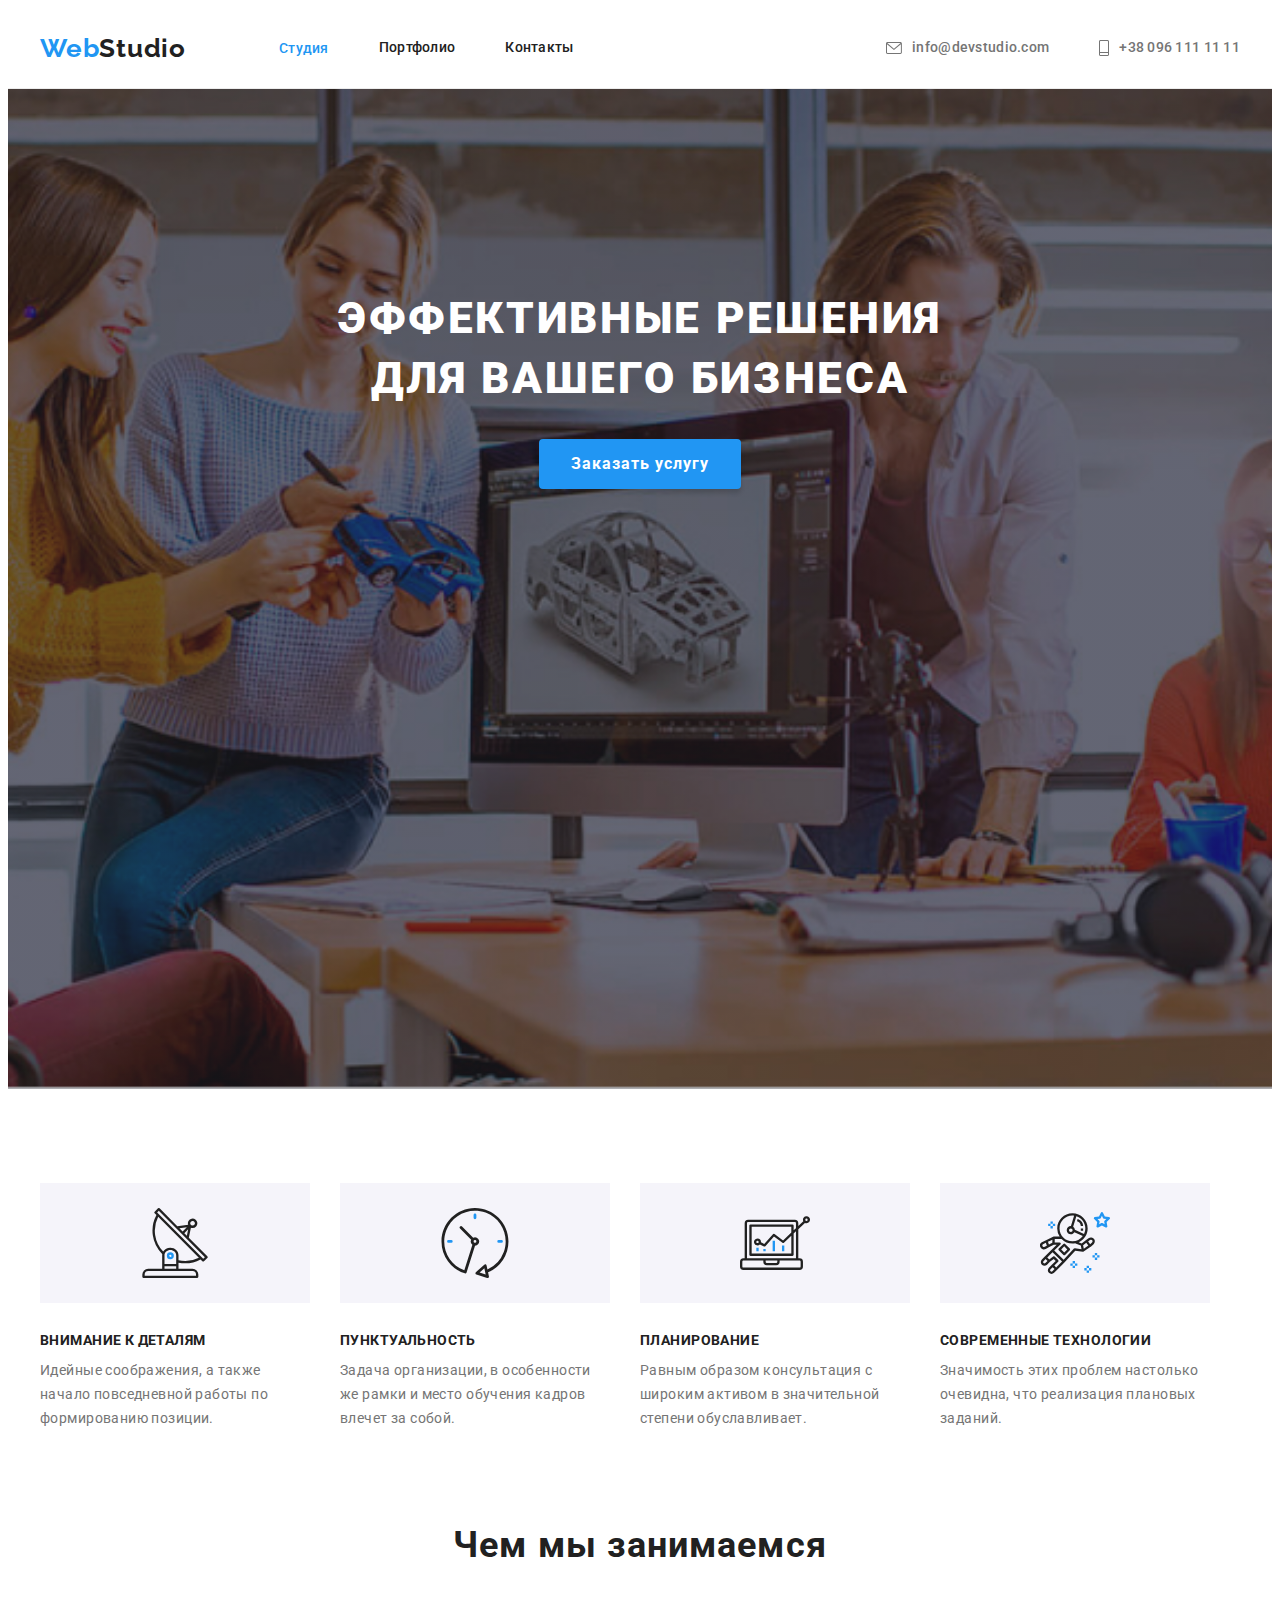
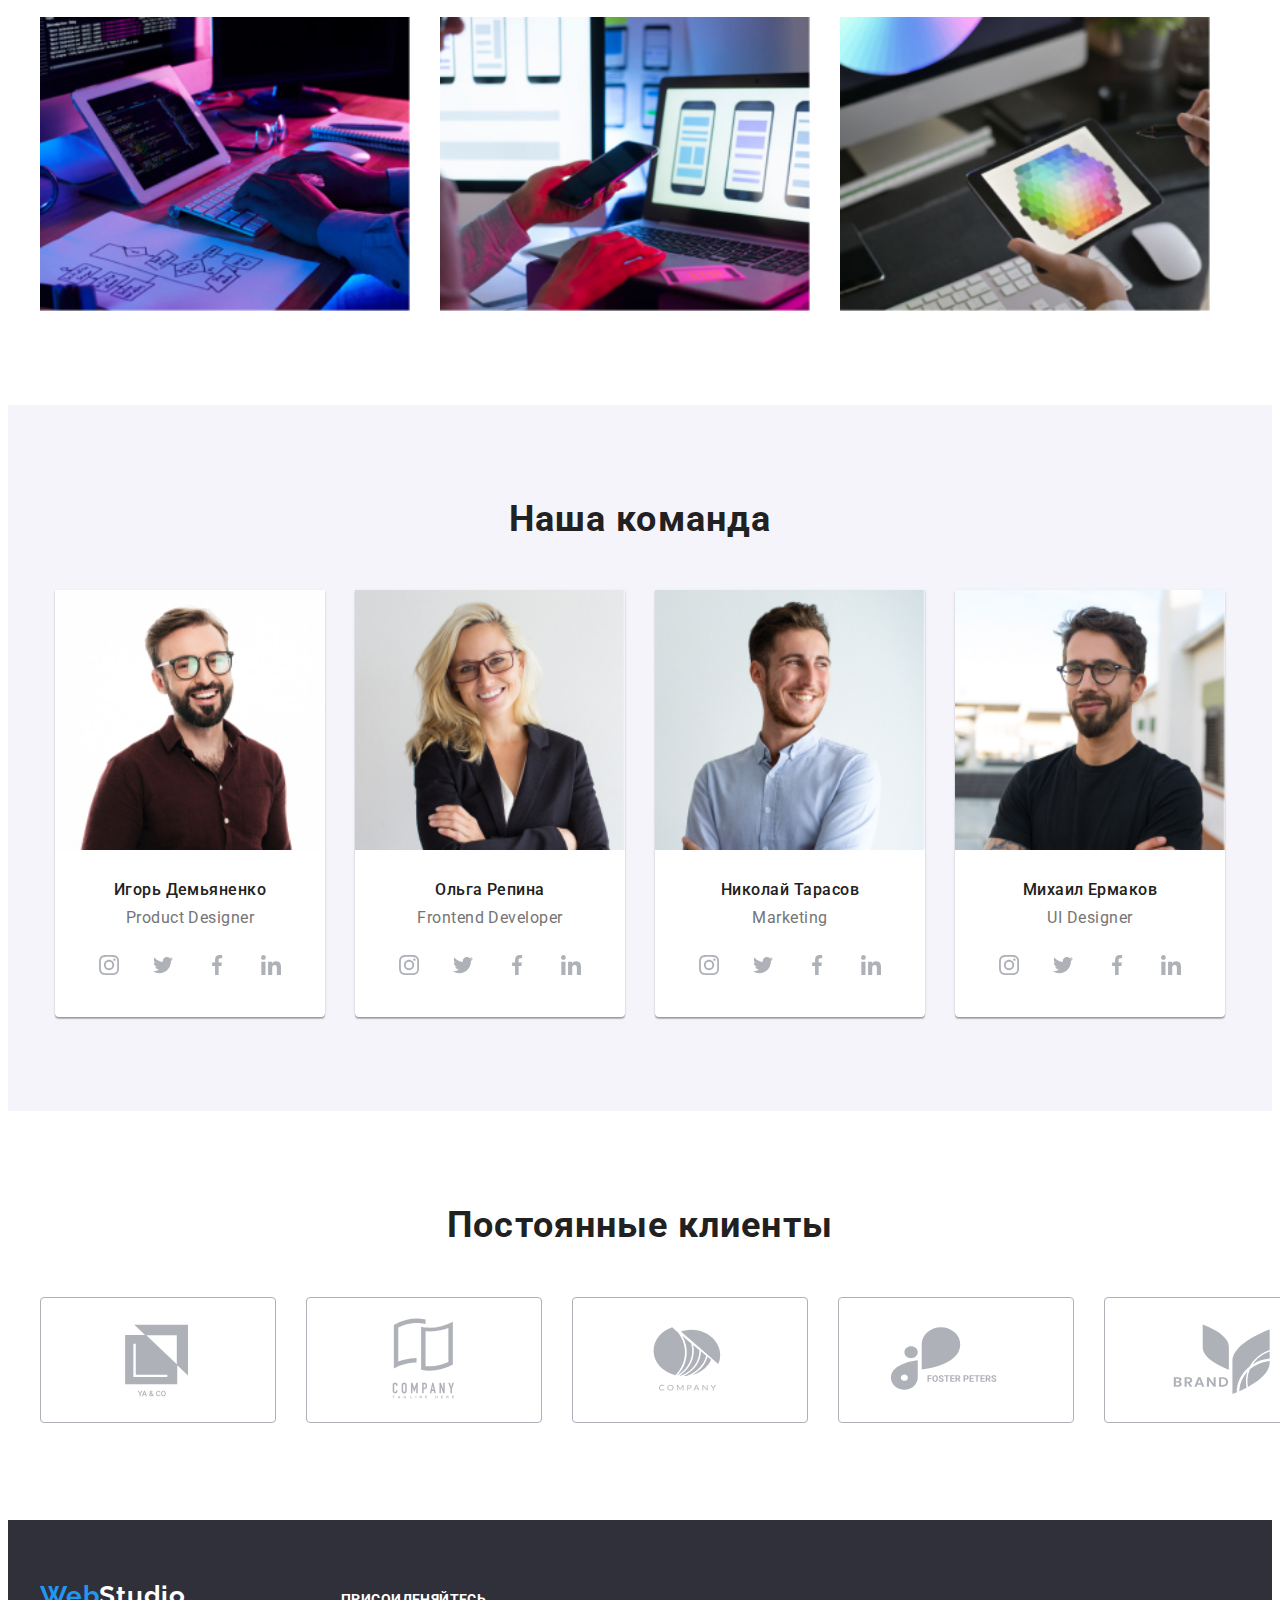
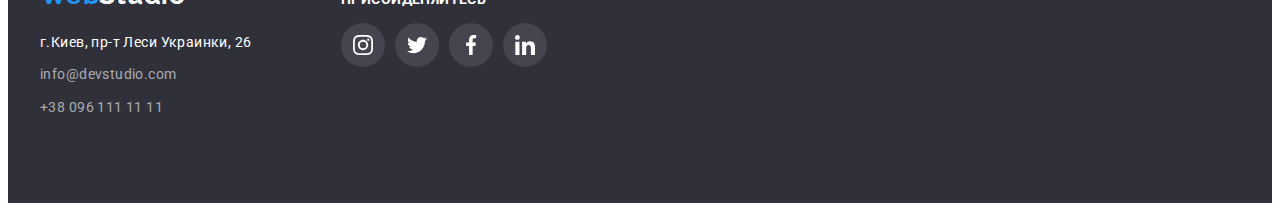
==== commit f56a37c7: "ап" ====
--- a/index.html
+++ b/index.html
@@ -66,7 +66,7 @@
         <section>
             <div class="container">
                 <h2 class="visually-hidden">Преимущества</h2>
-                <ul class="list container container-benefits">
+                <ul class="list container-benefits">
                     <li>
                         <div class="benefit-icon">
                             <svg width="70" height="70">
@@ -367,7 +367,7 @@
                 </address>
             </div>
             <div class="container-footer-join">
-                <p>Присоиденяйтесь</p>
+                <p class="joinus">Присоиденяйтесь</p>
                 <ul class="list socials">
                     <li>
                         <a class="social-links-footer" href="#">
--- a/css/styles.css
+++ b/css/styles.css
@@ -90,6 +90,8 @@
 }
 
 .contacts-mail {
+    display: flex;
+    align-items: center;
     font-weight: 500;
     font-size: 14px;
     line-height: 1.14;
@@ -97,13 +99,7 @@
     color: var(--secondary-color);
     text-decoration: none;
     padding: 32px 0;
-    align-items: center;
-    fill: var(--secondary-color);
-}
-
-.contacts-mail:hover,
-:focus {
-    fill: var(--accent-color);
+
 }
 
 .contacts-phone {
@@ -114,17 +110,19 @@
     color: var(--secondary-color);
     text-decoration: none;
     padding: 32px 0;
+    display: flex;
     align-items: center;
     fill: var(--secondary-color);
 }
 
 .contacts-phone:hover,
-:focus {
+.contacts-phone:focus {
     fill: var(--accent-color);
 }
 
 .contacts-mail-icon {
     margin-right: 10px;
+    fill: currentColor;
 }
 
 .contacts-phone-icon {
@@ -154,14 +152,16 @@
 
 .hero-background {
     background: var(--background-color-footer);
-    background-image: url("../images/herooverlay.png"),
-        url("../images/hero-bg-img.jpg");
+    background-image: linear-gradient(to right, rgba(47, 48, 58, 0.4), rgba(47, 48, 58, 0.4)), url("../images/hero-bg-img.jpg");
+    height: 600px;
+    max-width: 1600px;
     background-position: center;
     background-repeat: no-repeat;
     background-size: cover;
     padding-top: 200px;
     padding-bottom: 200px;
     text-align: center;
+    margin: 0 auto;
 }
 
 .hero {
@@ -347,9 +347,21 @@
 }
 
 .example-card:hover,
-:focus {
-    cursor: pointer;
+.example-card:focus {
     box-shadow: 0px 1px 1px rgba(0, 0, 0, 0.12), 0px 4px 4px rgba(0, 0, 0, 0.06), 1px 4px 6px rgba(0, 0, 0, 0.16);
+}
+
+.example-card-block {
+    text-decoration: none;
+    text-decoration-style: none;
+    display: block;
+    cursor: default;
+    color: var(--primary-color);
+}
+
+.example-card-block:hover,
+.example-card-block:focus {
+    color: inherit;
 }
 
 .container {
@@ -443,14 +455,13 @@
 }
 
 .clientbox:hover,
-:focus {
+.clientbox:focus {
     border: 1px solid var(--accent-color);
     fill: var(--accent-color);
 }
 
 .socials {
     display: flex;
-    align-items: center;
     justify-content: center;
     margin-top: 16px;
     gap: 10px;
@@ -462,14 +473,14 @@
     align-items: center;
     width: 44px;
     height: 44px;
+    border-radius: 50%;
     fill: #AFB1B8;
 }
 
 .social-links:hover,
-:focus {
+.social-links:focus {
+    fill: var(--tertiary-color);
     background-color: var(--accent-color);
-    border-radius: 50%;
-    fill: var(--tertiary-color);
 }
 
 .container-footer {
@@ -477,6 +488,7 @@
     margin: 0 auto;
     padding: 0 15px;
     display: flex;
+    align-items: baseline;
 }
 
 .container-footer-left {
@@ -485,15 +497,7 @@
 }
 
 .container-footer-join {
-    width: 206px;
-    height: 80px;
     margin-left: 70px;
-    margin-top: 12px;
-
-    font-weight: 700;
-    line-height: 16px;
-    text-transform: uppercase;
-    color: var(--tertiary-color);
 }
 
 .social-links-footer {
@@ -508,8 +512,15 @@
 }
 
 .social-links-footer:hover,
-:focus {
+.social-links-footer:focus {
     background-color: var(--accent-color);
     border-radius: 50%;
     fill: var(--tertiary-color);
+}
+
+.joinus {
+    font-weight: 700;
+    line-height: 16px;
+    text-transform: uppercase;
+    color: var(--tertiary-color);
 }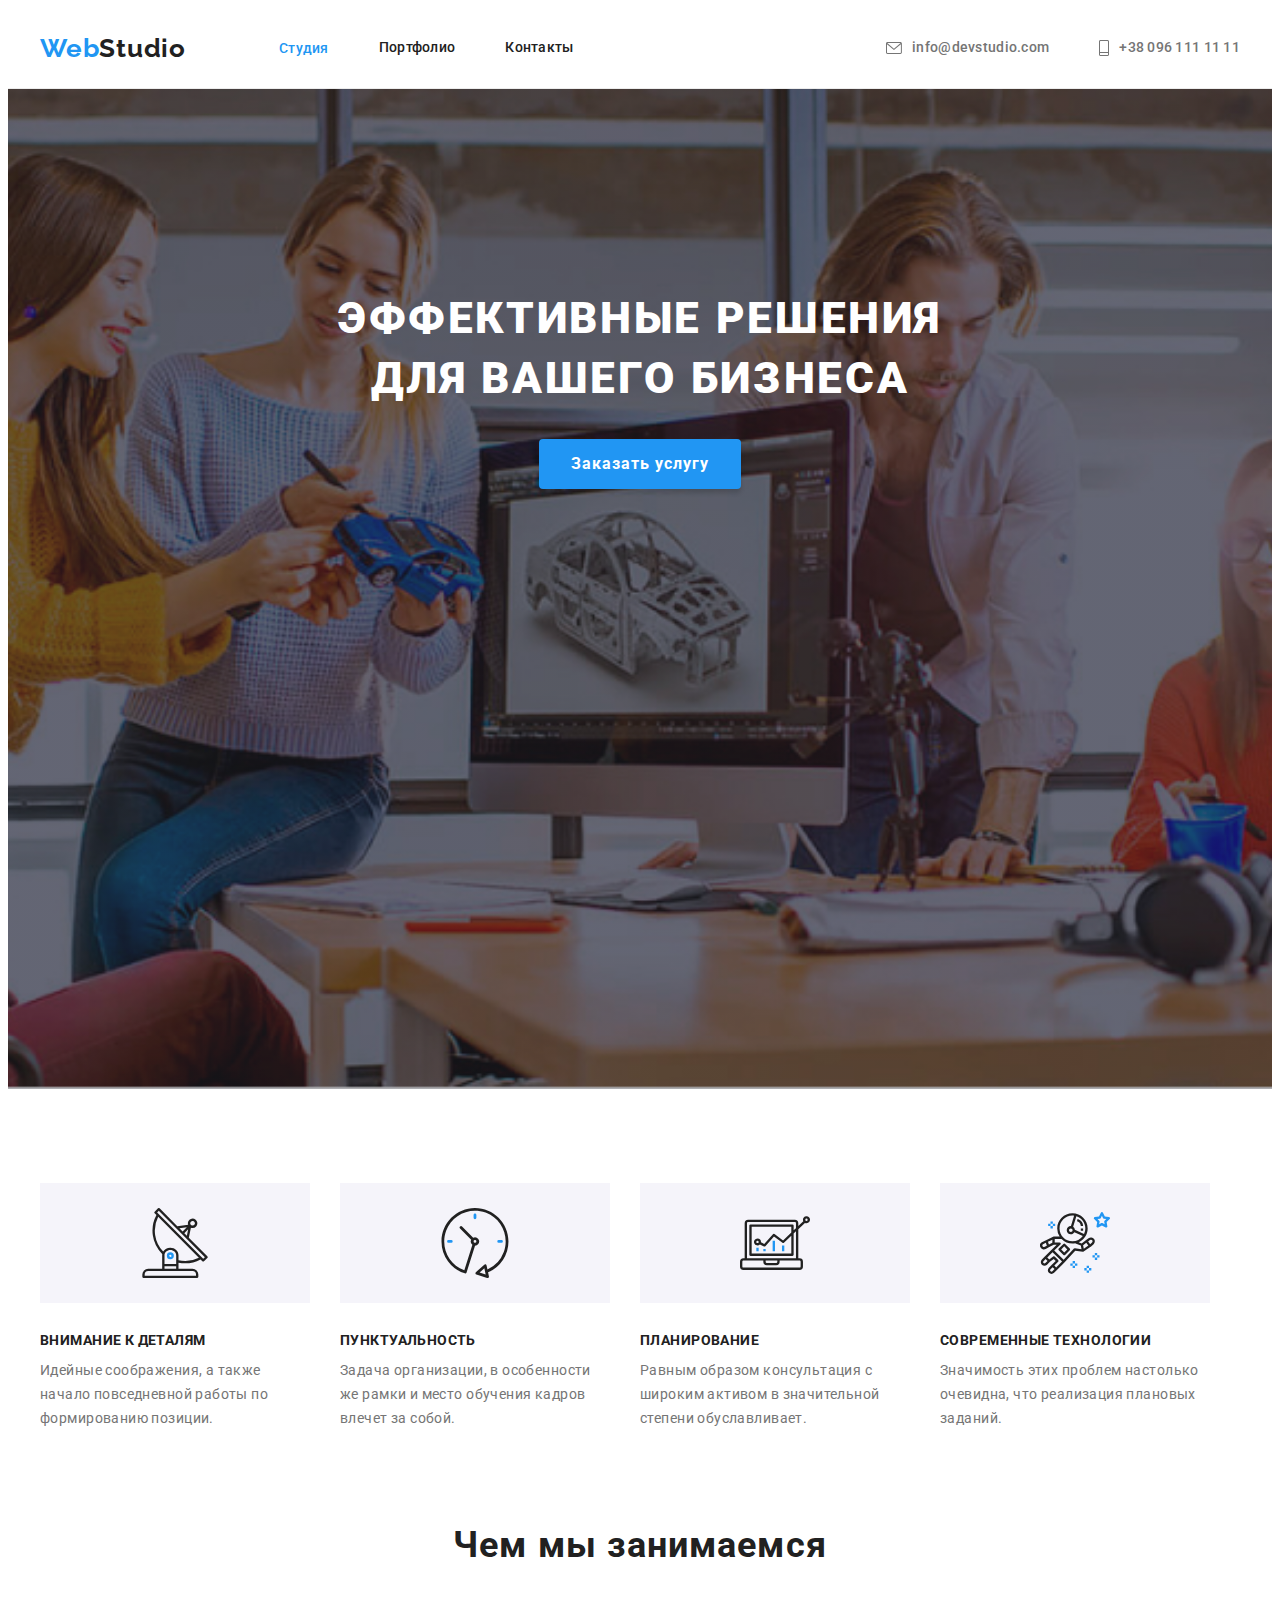
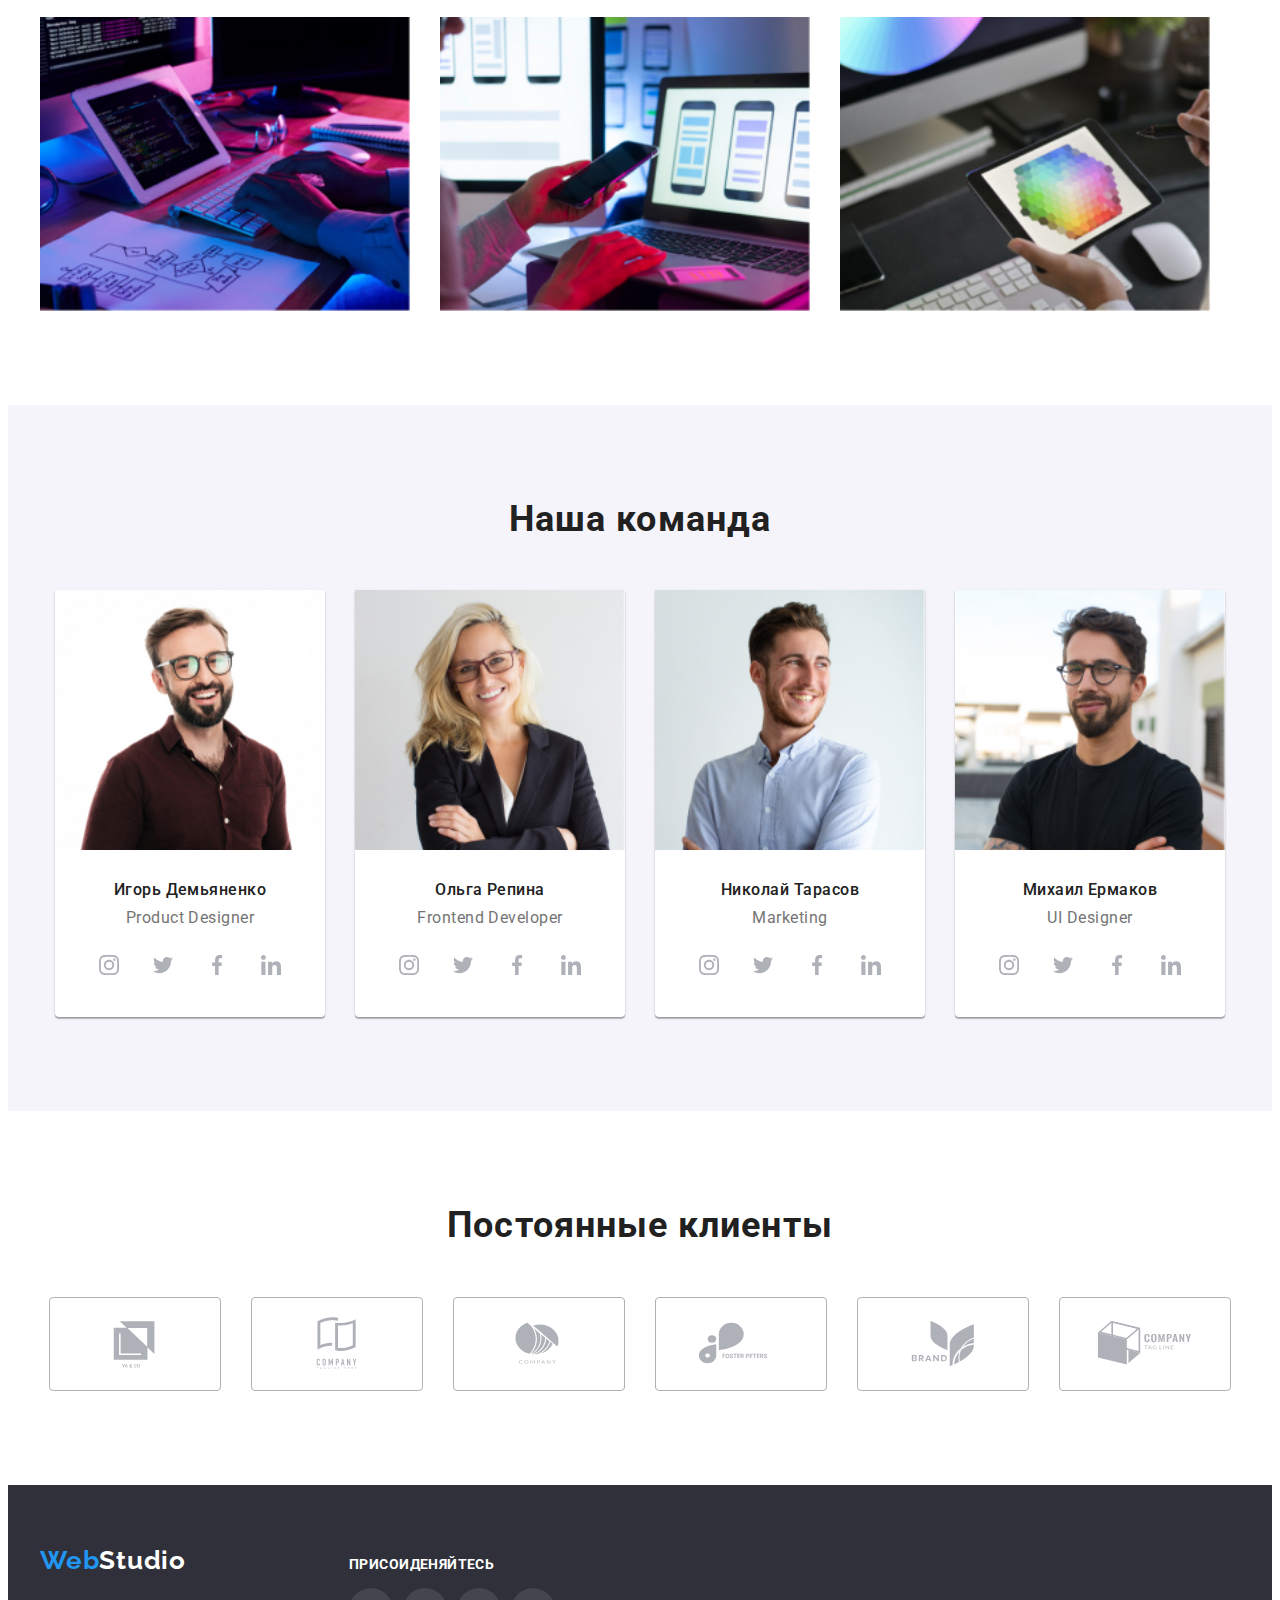
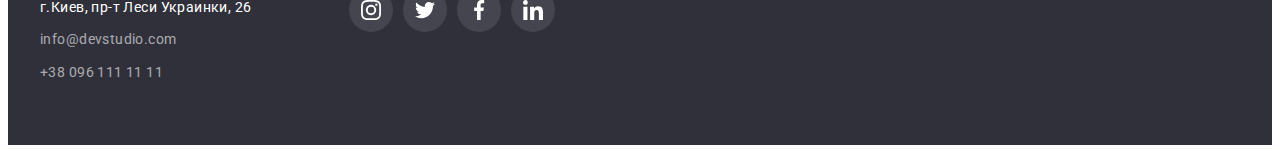
==== commit 20a6250d: "ап3" ====
--- a/index.html
+++ b/index.html
@@ -25,7 +25,7 @@
             <a class="logo" href="./index.html">Web<span class="logopart-black">Studio</span></a>
             <nav>
                 <ul class="list container-header-nav">
-                    <li class="link navitem">
+                    <li class="link">
                         <a class="active-page" href="./index.html">Студия</a>
                     </li>
                     <li>
@@ -53,7 +53,6 @@
         </div>
     </header>
 
-
     <main>
         <section class="hero-background">
             <div class="container">
@@ -62,7 +61,6 @@
             </div>
         </section>
 
-
         <section>
             <div class="container">
                 <h2 class="visually-hidden">Преимущества</h2>
@@ -116,7 +114,6 @@
             </div>
         </section>
 
-
         <section class="section">
             <div class="container">
                 <h2 class="whatwedo-h">Чем мы занимаемся</h2>
@@ -133,7 +130,6 @@
                 </ul>
             </div>
         </section>
-
 
         <section class="our-team-section">
             <div class="container">
@@ -180,7 +176,6 @@
                             </ul>
                         </div>
                     </li>
-
                     <li class="our-team-card">
                         <img src="./images/olga-repina.jpg" alt="фото Ольга Репина" width="270" height="260">
                         <div class="our-team">
@@ -310,35 +305,35 @@
 
         <section>
             <div class="container">
-                <h2 class="clients">Постоянные клиенты</h2>
+                <h2 class="whatwedo-h">Постоянные клиенты</h2>
                 <ul class="list container-clients">
-                    <li> <a href="#" target="_blank" rel="noopener noreferrer"><svg class="clientbox" width="170"
-                                height="92">
+                    <li> <a class="clientsbox" href="#" target="_blank" rel="noopener noreferrer"><svg
+                                class="client-icon">
                                 <use href=".//images/icons.svg#co1-yaco"></use>
                             </svg></a>
                     </li>
-                    <li> <a href="#" target="_blank" rel="noopener noreferrer"><svg class="clientbox" width="170"
-                                height="92">
+                    <li> <a class="clientsbox" href="#" target="_blank" rel="noopener noreferrer"><svg
+                                class="client-icon">
                                 <use href=".//images/icons.svg#co3-papers"></use>
                             </svg></a>
                     </li>
-                    <li> <a href="#" target="_blank" rel="noopener noreferrer"><svg class="clientbox" width="170"
-                                height="92">
+                    <li> <a class="clientsbox" href="#" target="_blank" rel="noopener noreferrer"><svg
+                                class="client-icon">
                                 <use href=".//images/icons.svg#co2-fruit"></use>
                             </svg></a>
                     </li>
-                    <li> <a href="#" target="_blank" rel="noopener noreferrer"><svg class="clientbox" width="170"
-                                height="92">
+                    <li> <a class="clientsbox" href="#" target="_blank" rel="noopener noreferrer"><svg
+                                class="client-icon">
                                 <use href=".//images/icons.svg#co4-peters"></use>
                             </svg></a>
                     </li>
-                    <li> <a href="#" target="_blank" rel="noopener noreferrer"><svg class="clientbox" width="170"
-                                height="92">
+                    <li> <a class="clientsbox" href="#" target="_blank" rel="noopener noreferrer"><svg
+                                class="client-icon">
                                 <use href=".//images/icons.svg#co5-brandleaf"></use>
                             </svg></a>
                     </li>
-                    <li> <a href="#" target="_blank" rel="noopener noreferrer"><svg class="clientbox" width="170"
-                                height="92">
+                    <li> <a class="clientsbox" href="#" target="_blank" rel="noopener noreferrer"><svg
+                                class="client-icon">
                                 <use href=".//images/icons.svg#co6-box"></use>
                             </svg></a>
                     </li>
@@ -348,8 +343,8 @@
 
     </main>
     <footer>
-        <div class="container-footer">
-            <div class="container-footer-left">
+        <div class="container footer">
+            <div>
                 <a class="logo" href="./index.html">Web<span class="logopart-white">Studio</span></a>
                 <address>
                     <ul class="list">
@@ -366,7 +361,7 @@
                     </ul>
                 </address>
             </div>
-            <div class="container-footer-join">
+            <div class="join">
                 <p class="joinus">Присоиденяйтесь</p>
                 <ul class="list socials">
                     <li>
--- a/css/styles.css
+++ b/css/styles.css
@@ -10,6 +10,7 @@
     --button-accent-color: #188CE8;
     --box-shadow-color: rgba(0, 0, 0, 0.15);
     --color-grey: #ECECEC;
+    --social-links-grey: #AFB1B8;
 }
 
 body {
@@ -18,11 +19,6 @@
     font-family: Roboto, sans-serif;
     font-size: 14px;
     letter-spacing: 0.03em;
-}
-
-a:hover,
-a:focus {
-    color: var(--accent-color);
 }
 
 h1,
@@ -89,6 +85,11 @@
     padding-bottom: 32px;
 }
 
+.nav:hover,
+.nav:focus {
+    color: var(--accent-color);
+}
+
 .contacts-mail {
     display: flex;
     align-items: center;
@@ -99,7 +100,11 @@
     color: var(--secondary-color);
     text-decoration: none;
     padding: 32px 0;
-
+}
+
+.contacts-mail:hover,
+.contacts-mail:focus {
+    color: var(--accent-color);
 }
 
 .contacts-phone {
@@ -112,12 +117,11 @@
     padding: 32px 0;
     display: flex;
     align-items: center;
-    fill: var(--secondary-color);
 }
 
 .contacts-phone:hover,
 .contacts-phone:focus {
-    fill: var(--accent-color);
+    color: var(--accent-color);
 }
 
 .contacts-mail-icon {
@@ -127,6 +131,7 @@
 
 .contacts-phone-icon {
     margin-right: 10px;
+    fill: currentColor;
 }
 
 .active-page {
@@ -304,13 +309,6 @@
     line-height: 1.19;
     text-align: center;
     letter-spacing: 0.03em;
-    /* margin-bottom: 9px; */
-}
-
-footer {
-    background-color: var(--background-color-footer);
-    padding-top: 60px;
-    padding-bottom: 60px;
 }
 
 .address {
@@ -352,11 +350,7 @@
 }
 
 .example-card-block {
-    text-decoration: none;
-    text-decoration-style: none;
     display: block;
-    cursor: default;
-    color: var(--primary-color);
 }
 
 .example-card-block:hover,
@@ -394,6 +388,10 @@
     height: auto;
 }
 
+/* svg {
+    fill: #AFB1B8;
+} */
+
 .container-benefits {
     display: flex;
     gap: 30px;
@@ -433,33 +431,6 @@
     padding: 20px 24px;
 }
 
-.clients {
-    font-weight: 700;
-    font-size: 36px;
-    line-height: 1.16;
-    text-align: center;
-    letter-spacing: 0.03em;
-    margin-bottom: 50px;
-}
-
-.container-clients {
-    display: flex;
-    gap: 30px;
-}
-
-.clientbox {
-    border: 1px solid #AFB1B8;
-    border-radius: 4px;
-    padding: 16px 32px;
-    fill: #AFB1B8;
-}
-
-.clientbox:hover,
-.clientbox:focus {
-    border: 1px solid var(--accent-color);
-    fill: var(--accent-color);
-}
-
 .socials {
     display: flex;
     justify-content: center;
@@ -474,7 +445,7 @@
     width: 44px;
     height: 44px;
     border-radius: 50%;
-    fill: #AFB1B8;
+    fill: var(--social-links-grey);
 }
 
 .social-links:hover,
@@ -483,20 +454,18 @@
     background-color: var(--accent-color);
 }
 
-.container-footer {
-    width: 1200px;
-    margin: 0 auto;
-    padding: 0 15px;
+footer {
+    background-color: var(--background-color-footer);
+    padding-top: 60px;
+    padding-bottom: 60px;
+}
+
+.footer {
     display: flex;
     align-items: baseline;
 }
 
-.container-footer-left {
-    width: 231px;
-    height: 163px;
-}
-
-.container-footer-join {
+.join {
     margin-left: 70px;
 }
 
@@ -523,4 +492,33 @@
     line-height: 16px;
     text-transform: uppercase;
     color: var(--tertiary-color);
+}
+
+.container-clients {
+    display: flex;
+    gap: 30px;
+    justify-content: center;
+    align-items: center;
+}
+
+.clientsbox {
+    display: flex;
+    justify-content: center;
+    align-items: center;
+    fill: var(--social-links-grey);
+    border: 1px solid var(--social-links-grey);
+    border-radius: 4px;
+    width: 170px;
+    height: 92px;
+}
+
+.clientsbox:hover,
+.clientsbox:focus {
+    fill: var(--accent-color);
+    border: 1px solid var(--accent-color);
+}
+
+.client-icon {
+    width: 106px;
+    height: 60px;
 }